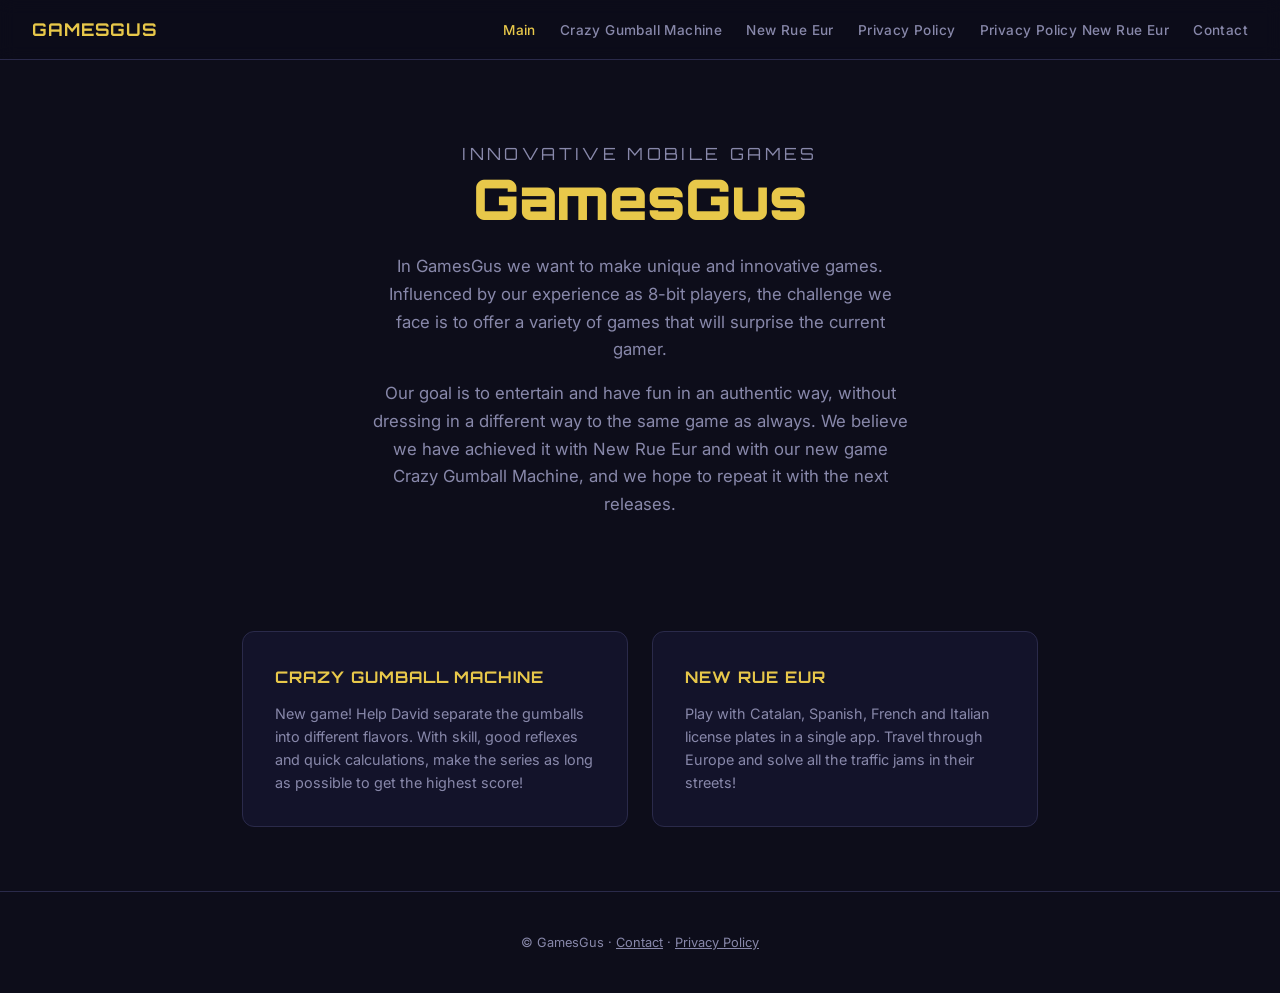
==== index.html @ 2b392339 "Add files via upload" ====
<!DOCTYPE html>
<html lang="en">
<head>
  <meta charset="UTF-8">
  <meta name="viewport" content="width=device-width, initial-scale=1.0, minimum-scale=1, maximum-scale=5, viewport-fit=cover">
  <meta name="apple-mobile-web-app-capable" content="yes">
  <meta property="og:type" content="website">
  <meta property="og:url" content="https://www.gamesgus.com/">
  <meta name="twitter:card" content="summary">
  <title>GamesGus</title>
  <link rel="preconnect" href="https://fonts.googleapis.com">
  <link href="https://fonts.googleapis.com/css2?family=Orbitron:wght@700;900&family=Inter:wght@400;500&display=swap" rel="stylesheet">
  <link rel="stylesheet" href="style.css">
</head>
<body>

<nav>
  <a class="nav-logo" href="index.html">GAMESGUS</a>
  <ul class="nav-links">
    <li><a href="index.html" class="active">Main</a></li>
    <li><a href="crazy-gumball-machine/index.html">Crazy Gumball Machine</a></li>
    <li><a href="new-rue-eur/index.html">New Rue Eur</a></li>
    <li><a href="privacy-policy/index.html">Privacy Policy</a></li>
    <li><a href="privacy-policy-new-rue-eur/index.html">Privacy Policy New Rue Eur</a></li>
    <li><a href="contact/index.html">Contact</a></li>
  </ul>
</nav>

<section class="hero">
  <p class="hero-eyebrow">Innovative mobile games</p>
  <h1>GamesGus</h1>
  <p>In GamesGus we want to make unique and innovative games. Influenced by our experience as 8-bit players, the challenge we face is to offer a variety of games that will surprise the current gamer.</p>
  <p style="margin-top:1rem;">Our goal is to entertain and have fun in an authentic way, without dressing in a different way to the same game as always. We believe we have achieved it with New Rue Eur and with our new game Crazy Gumball Machine, and we hope to repeat it with the next releases.</p>
</section>

<div class="games-grid">
  <a class="game-card" href="crazy-gumball-machine/index.html">
    <h2>CRAZY GUMBALL MACHINE</h2>
    <p>New game! Help David separate the gumballs into different flavors. With skill, good reflexes and quick calculations, make the series as long as possible to get the highest score!</p>
  </a>
  <a class="game-card" href="new-rue-eur/index.html">
    <h2>NEW RUE EUR</h2>
    <p>Play with Catalan, Spanish, French and Italian license plates in a single app. Travel through Europe and solve all the traffic jams in their streets!</p>
  </a>
</div>

<footer>
  <p>© GamesGus · <a href="contact/index.html">Contact</a> · <a href="privacy-policy/index.html">Privacy Policy</a></p>
</footer>

</body>
</html>
---- style.css ----
/* GamesGus — shared styles */
*, *::before, *::after { box-sizing: border-box; margin: 0; padding: 0; }

:root {
  --bg: #0d0d1a;
  --surface: #13132a;
  --accent: #e8c84a;
  --accent2: #5b8dee;
  --text: #e8e8f0;
  --muted: #8888aa;
  --border: #2a2a4a;
  --font-display: 'Orbitron', sans-serif;
  --font-body: 'Inter', sans-serif;
}

html { scroll-behavior: smooth; }

body {
  background: var(--bg);
  color: var(--text);
  font-family: var(--font-body);
  font-size: 16px;
  line-height: 1.65;
  min-height: 100vh;
}

/* NAV */
nav {
  position: sticky;
  top: 0;
  z-index: 100;
  background: rgba(13,13,26,0.92);
  backdrop-filter: blur(8px);
  border-bottom: 1px solid var(--border);
  padding: 0 2rem;
  display: flex;
  align-items: center;
  justify-content: space-between;
  height: 60px;
}

.nav-logo {
  font-family: var(--font-display);
  font-size: 1.1rem;
  font-weight: 700;
  color: var(--accent);
  text-decoration: none;
  letter-spacing: 0.05em;
}

.nav-links {
  display: flex;
  gap: 1.5rem;
  list-style: none;
  flex-wrap: wrap;
}

.nav-links a {
  color: var(--muted);
  text-decoration: none;
  font-size: 0.85rem;
  font-weight: 500;
  letter-spacing: 0.03em;
  transition: color 0.2s;
}

.nav-links a:hover,
.nav-links a.active { color: var(--accent); }

/* PAGE WRAPPER */
.page { max-width: 860px; margin: 0 auto; padding: 3rem 2rem 5rem; }

/* HERO (home) */
.hero {
  text-align: center;
  padding: 5rem 2rem 4rem;
  max-width: 700px;
  margin: 0 auto;
}

.hero-eyebrow {
  font-family: var(--font-display);
  font-size: 0.7rem;
  letter-spacing: 0.2em;
  color: var(--accent2);
  text-transform: uppercase;
  margin-bottom: 1.2rem;
}

.hero h1 {
  font-family: var(--font-display);
  font-size: clamp(2rem, 6vw, 3.5rem);
  font-weight: 900;
  color: var(--accent);
  line-height: 1.1;
  margin-bottom: 1.5rem;
}

.hero p {
  color: var(--muted);
  font-size: 1.05rem;
  max-width: 540px;
  margin: 0 auto;
}

/* GAMES GRID */
.games-grid {
  display: grid;
  grid-template-columns: repeat(auto-fit, minmax(280px, 1fr));
  gap: 1.5rem;
  margin: 3rem auto 0;
  max-width: 860px;
  padding: 0 2rem;
}

.game-card {
  background: var(--surface);
  border: 1px solid var(--border);
  border-radius: 12px;
  padding: 2rem;
  text-decoration: none;
  color: inherit;
  transition: border-color 0.2s, transform 0.2s;
  display: block;
}

.game-card:hover {
  border-color: var(--accent);
  transform: translateY(-3px);
}

.game-card h2 {
  font-family: var(--font-display);
  font-size: 1rem;
  font-weight: 700;
  color: var(--accent);
  letter-spacing: 0.06em;
  margin-bottom: 0.75rem;
}

.game-card p {
  font-size: 0.9rem;
  color: var(--muted);
  line-height: 1.6;
}

/* PAGE TITLES */
.page-title {
  font-family: var(--font-display);
  font-size: clamp(1.4rem, 4vw, 2.2rem);
  font-weight: 800;
  color: var(--accent);
  letter-spacing: 0.06em;
  margin-bottom: 2.5rem;
  padding-bottom: 1rem;
  border-bottom: 1px solid var(--border);
}

/* PROSE */
.prose p { margin-bottom: 1.1rem; color: var(--muted); }
.prose p:last-child { margin-bottom: 0; }
.prose a { color: var(--accent2); }
.prose ul { margin: 0.5rem 0 1.1rem 1.5rem; color: var(--muted); }
.prose li { margin-bottom: 0.3rem; }

/* GAME PAGE */
.game-description {
  font-size: 1rem;
  color: var(--muted);
  line-height: 1.8;
}
.game-description p { margin-bottom: 1rem; }

/* CONTACT */
.contact-email {
  display: inline-block;
  margin-top: 1rem;
  color: var(--accent2);
  font-size: 1.1rem;
  text-decoration: none;
  border-bottom: 1px solid transparent;
  transition: border-color 0.2s;
}
.contact-email:hover { border-color: var(--accent2); }

/* FOOTER */
footer {
  text-align: center;
  padding: 2.5rem 1rem;
  color: var(--muted);
  font-size: 0.8rem;
  border-top: 1px solid var(--border);
  margin-top: 4rem;
}

footer a { color: var(--muted); }

/* RESPONSIVE NAV */
@media (max-width: 640px) {
  nav { flex-direction: column; height: auto; padding: 0.75rem 1rem; gap: 0.5rem; }
  .nav-links { gap: 0.8rem; justify-content: center; }
}
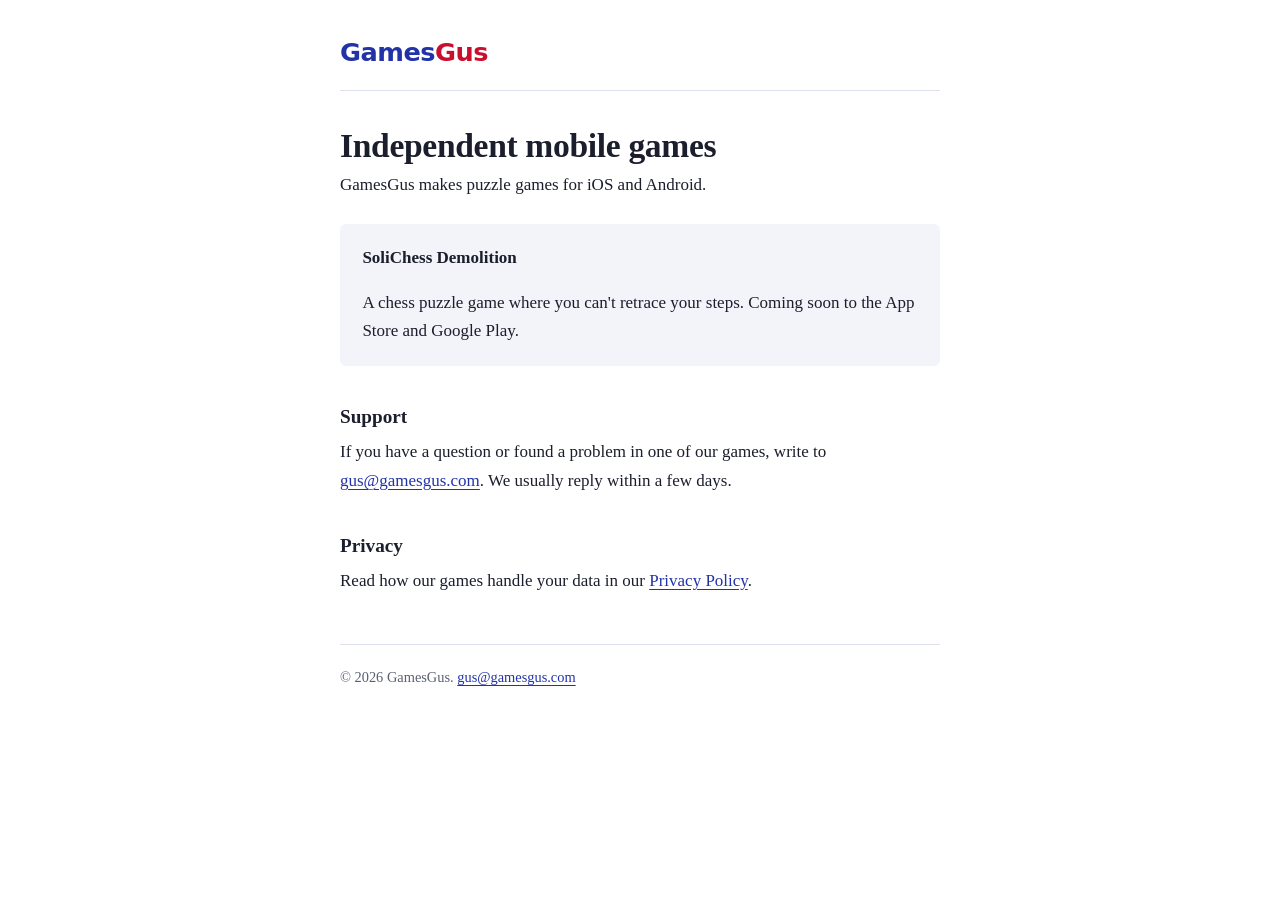
==== commit cac06159: "Add files via upload" ====
--- a/index.html
+++ b/index.html
@@ -1,52 +1,67 @@
-<!DOCTYPE html>
+<!doctype html>
 <html lang="en">
 <head>
-  <meta charset="UTF-8">
-  <meta name="viewport" content="width=device-width, initial-scale=1.0, minimum-scale=1, maximum-scale=5, viewport-fit=cover">
-  <meta name="apple-mobile-web-app-capable" content="yes">
-  <meta property="og:type" content="website">
-  <meta property="og:url" content="https://www.gamesgus.com/">
-  <meta name="twitter:card" content="summary">
-  <title>GamesGus</title>
-  <link rel="preconnect" href="https://fonts.googleapis.com">
-  <link href="https://fonts.googleapis.com/css2?family=Orbitron:wght@700;900&family=Inter:wght@400;500&display=swap" rel="stylesheet">
-  <link rel="stylesheet" href="style.css">
+<meta charset="utf-8">
+<meta name="viewport" content="width=device-width, initial-scale=1">
+<title>Support · GamesGus</title>
+<link rel="icon" href="data:,">
+<style>
+:root{
+  --ink:#1b1e2c; --muted:#5a5f73; --paper:#ffffff; --wash:#f2f4f9;
+  --blue:#2233a8; --red:#c8102e; --rule:#dde1ec;
+  color-scheme: light dark;
+}
+@media (prefers-color-scheme: dark){
+  :root{ --ink:#e7e9f2; --muted:#a3a8bb; --paper:#12141d; --wash:#1a1d29;
+         --blue:#8c9bff; --red:#ff6b7f; --rule:#2c3040; }
+}
+*{box-sizing:border-box}
+html{-webkit-text-size-adjust:100%}
+body{margin:0;background:var(--paper);color:var(--ink);
+  font-family:"Iowan Old Style","Palatino Linotype",Palatino,"Book Antiqua",Georgia,serif;
+  font-size:1.0625rem;line-height:1.7}
+.wrap{max-width:40rem;margin:0 auto;padding:2.5rem 1.25rem 4rem}
+header{display:flex;flex-wrap:wrap;align-items:baseline;justify-content:space-between;
+  gap:.75rem 1.5rem;padding-bottom:1.5rem;border-bottom:1px solid var(--rule)}
+.mark{font-family:system-ui,-apple-system,"Segoe UI",Roboto,sans-serif;font-weight:800;
+  font-size:1.6rem;letter-spacing:-.02em;text-decoration:none;line-height:1}
+.mark .g{color:var(--blue)} .mark .s{color:var(--red)}
+nav.lang{font-family:system-ui,-apple-system,"Segoe UI",Roboto,sans-serif;font-size:.9rem;display:flex;flex-wrap:wrap;gap:.25rem 1rem}
+nav.lang a{color:var(--muted);text-decoration:none}
+nav.lang a[aria-current]{color:var(--ink);font-weight:600}
+h1{font-size:2.1rem;line-height:1.15;margin:2.25rem 0 .35rem;letter-spacing:-.01em}
+.date{color:var(--muted);margin:0 0 2rem;font-size:.95rem}
+h2{font-size:1.2rem;margin:2.4rem 0 .5rem;line-height:1.3}
+p{margin:0 0 1rem}
+ul{margin:0 0 1rem;padding-left:1.25rem} li{margin:.3rem 0}
+a{color:var(--blue);text-underline-offset:.18em;overflow-wrap:anywhere}
+a:focus-visible{outline:2px solid var(--blue);outline-offset:3px;border-radius:2px}
+footer{margin-top:3rem;padding-top:1.25rem;border-top:1px solid var(--rule);
+  color:var(--muted);font-size:.9rem}
+.card{background:var(--wash);padding:1.25rem 1.4rem;border-radius:6px;margin:1.5rem 0}
+.card p:last-child{margin:0}
+</style>
 </head>
 <body>
+<div class="wrap">
+<header>
+  <a class="mark" href=""><span class="g">Games</span><span class="s">Gus</span></a>
+  <nav class="lang"></nav>
+</header>
+<main>
+<h1>Independent mobile games</h1>
+<p>GamesGus makes puzzle games for iOS and Android.</p>
+<div class="card">
+<p><strong>SoliChess Demolition</strong></p>
+<p>A chess puzzle game where you can't retrace your steps. Coming soon to the App Store and Google Play.</p>
+</div>
+<h2>Support</h2>
+<p>If you have a question or found a problem in one of our games, write to <a href="mailto:gus@gamesgus.com">gus@gamesgus.com</a>. We usually reply within a few days.</p>
+<h2>Privacy</h2>
+<p>Read how our games handle your data in our <a href="privacy-policy/">Privacy Policy</a>.</p>
 
-<nav>
-  <a class="nav-logo" href="index.html">GAMESGUS</a>
-  <ul class="nav-links">
-    <li><a href="index.html" class="active">Main</a></li>
-    <li><a href="crazy-gumball-machine/index.html">Crazy Gumball Machine</a></li>
-    <li><a href="new-rue-eur/index.html">New Rue Eur</a></li>
-    <li><a href="privacy-policy/index.html">Privacy Policy</a></li>
-    <li><a href="privacy-policy-new-rue-eur/index.html">Privacy Policy New Rue Eur</a></li>
-    <li><a href="contact/index.html">Contact</a></li>
-  </ul>
-</nav>
-
-<section class="hero">
-  <p class="hero-eyebrow">Innovative mobile games</p>
-  <h1>GamesGus</h1>
-  <p>In GamesGus we want to make unique and innovative games. Influenced by our experience as 8-bit players, the challenge we face is to offer a variety of games that will surprise the current gamer.</p>
-  <p style="margin-top:1rem;">Our goal is to entertain and have fun in an authentic way, without dressing in a different way to the same game as always. We believe we have achieved it with New Rue Eur and with our new game Crazy Gumball Machine, and we hope to repeat it with the next releases.</p>
-</section>
-
-<div class="games-grid">
-  <a class="game-card" href="crazy-gumball-machine/index.html">
-    <h2>CRAZY GUMBALL MACHINE</h2>
-    <p>New game! Help David separate the gumballs into different flavors. With skill, good reflexes and quick calculations, make the series as long as possible to get the highest score!</p>
-  </a>
-  <a class="game-card" href="new-rue-eur/index.html">
-    <h2>NEW RUE EUR</h2>
-    <p>Play with Catalan, Spanish, French and Italian license plates in a single app. Travel through Europe and solve all the traffic jams in their streets!</p>
-  </a>
+</main>
+<footer>© 2026 GamesGus. <a href="mailto:gus@gamesgus.com">gus@gamesgus.com</a></footer>
 </div>
-
-<footer>
-  <p>© GamesGus · <a href="contact/index.html">Contact</a> · <a href="privacy-policy/index.html">Privacy Policy</a></p>
-</footer>
-
 </body>
 </html>
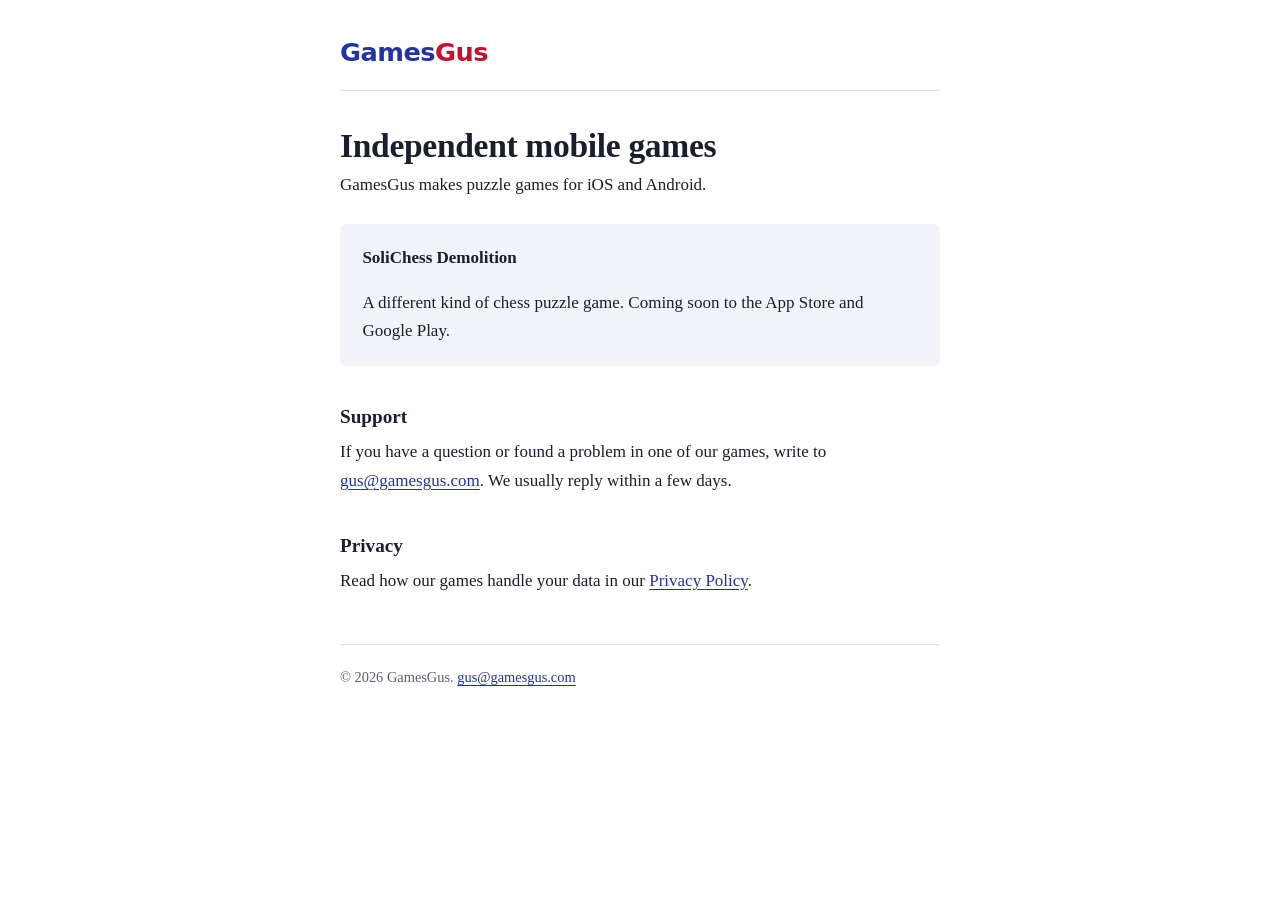
==== commit 49cae0b0: "Update index.html Abans la linia 56 era així: <p>A chess puzzle game where you can't retrace your st" ====
--- a/index.html
+++ b/index.html
@@ -53,7 +53,7 @@
 <p>GamesGus makes puzzle games for iOS and Android.</p>
 <div class="card">
 <p><strong>SoliChess Demolition</strong></p>
-<p>A chess puzzle game where you can't retrace your steps. Coming soon to the App Store and Google Play.</p>
+<p>A different kind of chess puzzle game. Coming soon to the App Store and Google Play.</p>
 </div>
 <h2>Support</h2>
 <p>If you have a question or found a problem in one of our games, write to <a href="mailto:gus@gamesgus.com">gus@gamesgus.com</a>. We usually reply within a few days.</p>
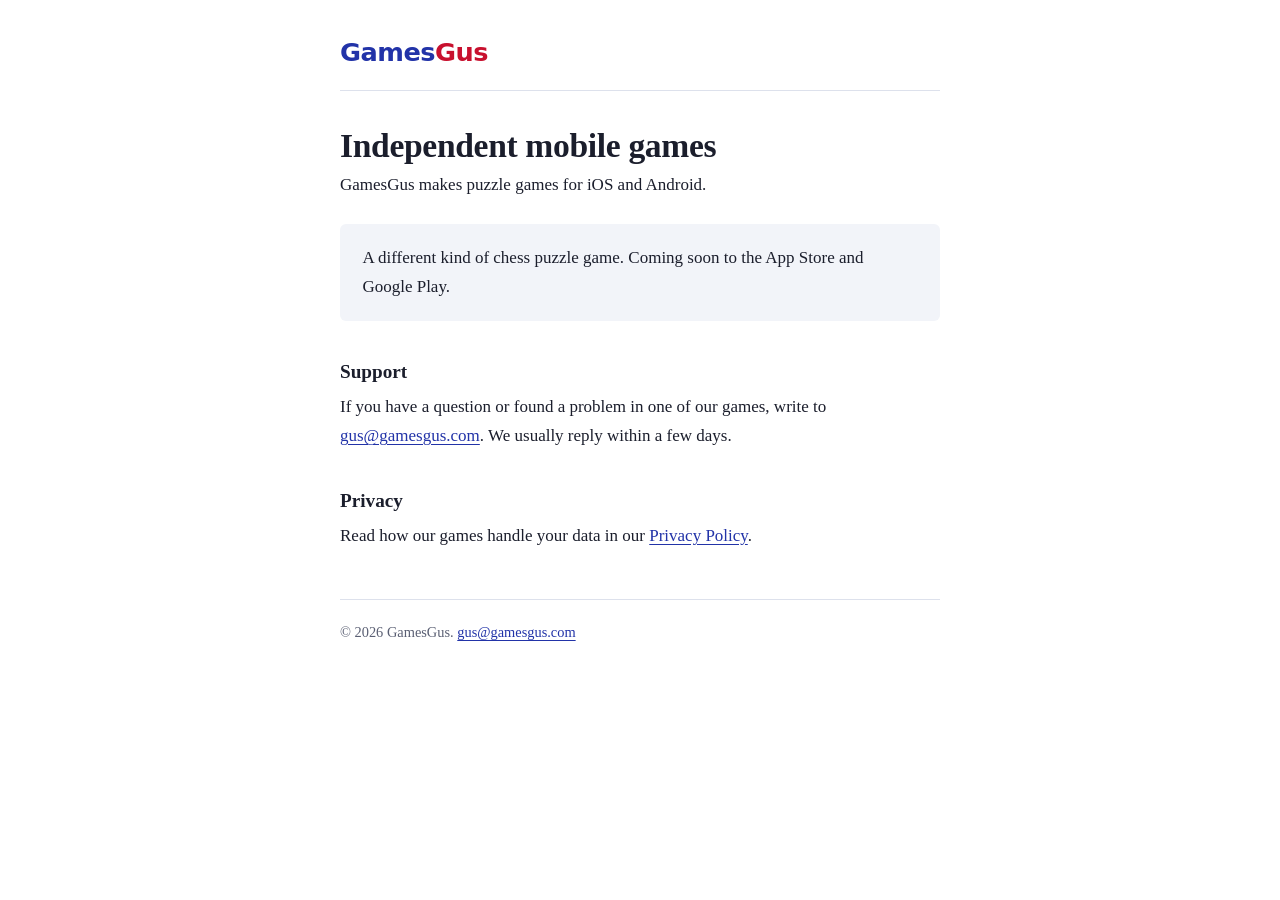
==== commit c89eb49d: "Update index.html He comentat la linia 55 per no mostrar el nom del joc, treure els comentaris quan " ====
--- a/index.html
+++ b/index.html
@@ -52,7 +52,7 @@
 <h1>Independent mobile games</h1>
 <p>GamesGus makes puzzle games for iOS and Android.</p>
 <div class="card">
-<p><strong>SoliChess Demolition</strong></p>
+<!--<p><strong>SoliChess Demolition</strong></p>-->
 <p>A different kind of chess puzzle game. Coming soon to the App Store and Google Play.</p>
 </div>
 <h2>Support</h2>
